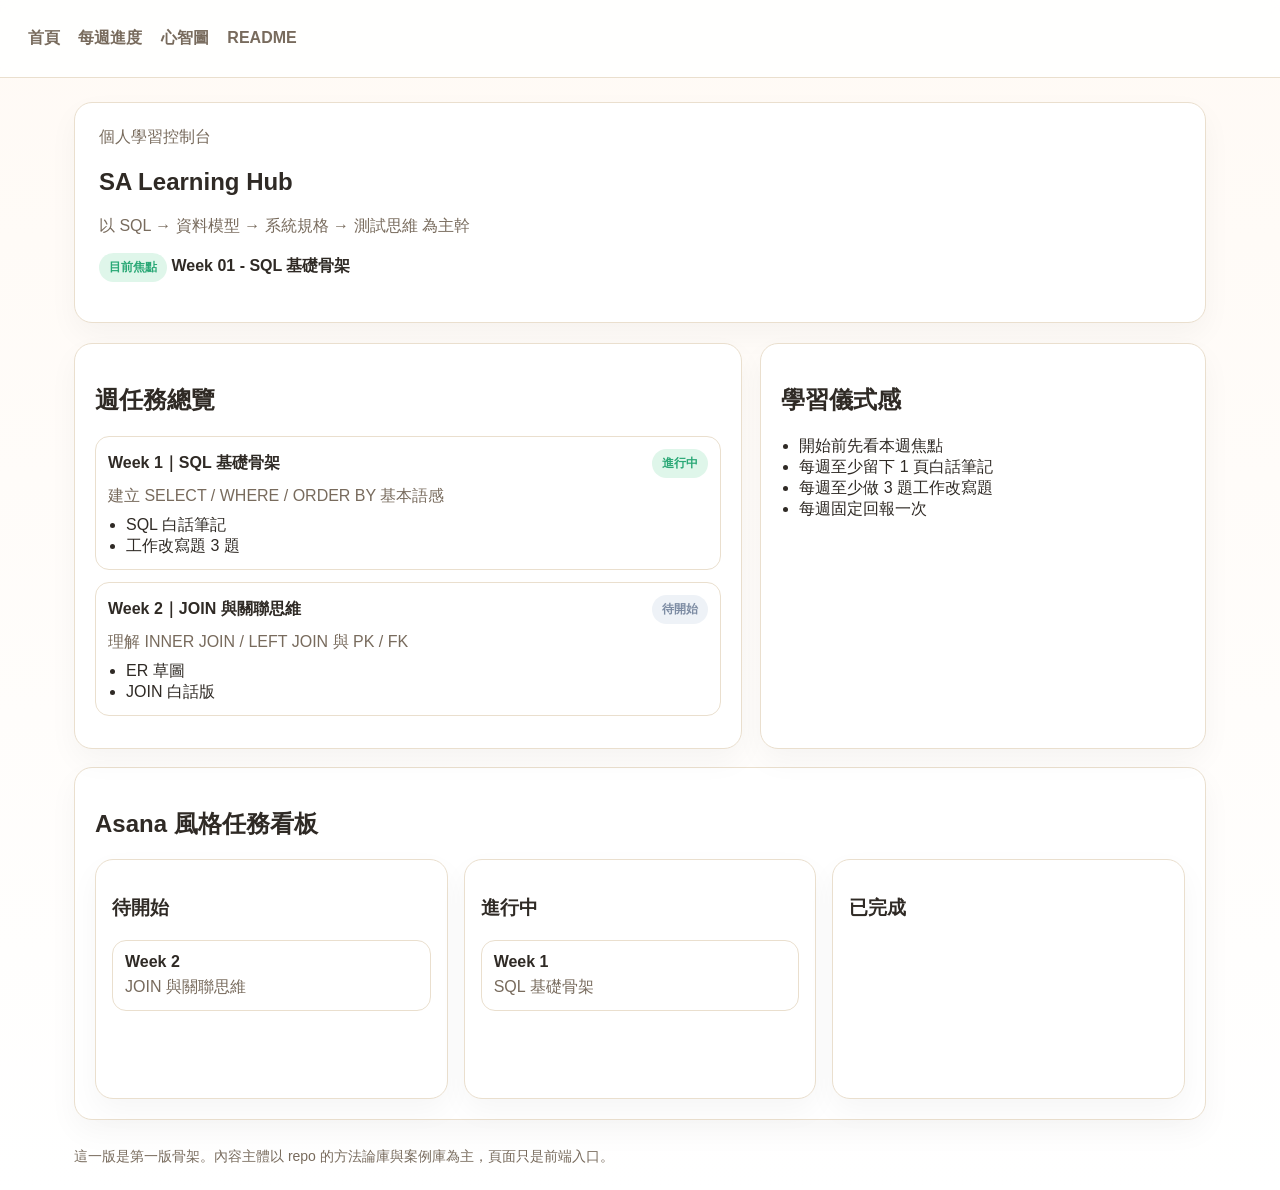
==== docs/index.html @ 865dfccf "init init" ====
<!DOCTYPE html>
<html lang="zh-Hant">
<head>
  <meta charset="UTF-8" />
  <meta name="viewport" content="width=device-width, initial-scale=1.0" />
  <title>SA Learning Hub</title>
  <link rel="stylesheet" href="./assets/css/style.css" />
</head>
<body>
  <header>
    <nav>
      <a href="./index.html">首頁</a>
      <a href="./weekly.html">每週進度</a>
      <a href="./mindmap.html">心智圖</a>
      <a href="../README.md">README</a>
    </nav>
  </header>
  <main>
    <section class="hero">
      <div class="hint">個人學習控制台</div>
      <h1 id="hero-title">SA Learning Hub</h1>
      <p id="hero-subtitle" class="hint"></p>
      <p><span class="badge doing">目前焦點</span> <strong id="hero-focus"></strong></p>
    </section>

    <div class="grid grid-2">
      <section class="panel">
        <h2>週任務總覽</h2>
        <div id="week-list"></div>
      </section>
      <section class="panel">
        <h2>學習儀式感</h2>
        <ul class="clean" id="rituals"></ul>
      </section>
    </div>

    <section class="panel" style="margin-top:18px;">
      <h2>Asana 風格任務看板</h2>
      <div class="board">
        <div class="board-col">
          <h3>待開始</h3>
          <div id="board-todo"></div>
        </div>
        <div class="board-col">
          <h3>進行中</h3>
          <div id="board-doing"></div>
        </div>
        <div class="board-col">
          <h3>已完成</h3>
          <div id="board-done"></div>
        </div>
      </div>
    </section>

    <div class="footer">這一版是第一版骨架。內容主體以 repo 的方法論庫與案例庫為主，頁面只是前端入口。</div>
  </main>
  <script src="./assets/js/app.js"></script>
</body>
</html>
---- docs/assets/css/style.css ----
:root {
  --bg: #fffaf5;
  --card: #ffffff;
  --line: #eadfce;
  --text: #2f2a25;
  --muted: #786b5d;
  --accent: #ef8f2f;
  --accent-soft: #f7d2ad;
  --ok: #2aa876;
  --warn: #f0a500;
  --todo: #7d8ca3;
}
* { box-sizing: border-box; }
body {
  margin: 0;
  font-family: -apple-system, BlinkMacSystemFont, "Segoe UI", sans-serif;
  color: var(--text);
  background: linear-gradient(180deg, #fffaf5 0%, #fff 100%);
}
header {
  padding: 28px;
  border-bottom: 1px solid var(--line);
  background: rgba(255,255,255,.85);
  position: sticky;
  top: 0;
  backdrop-filter: blur(8px);
}
nav a {
  margin-right: 14px;
  color: var(--muted);
  text-decoration: none;
  font-weight: 600;
}
main {
  max-width: 1180px;
  margin: 0 auto;
  padding: 24px;
}
.hero, .panel, .card, .board-col {
  background: var(--card);
  border: 1px solid var(--line);
  border-radius: 18px;
  box-shadow: 0 12px 30px rgba(0,0,0,.04);
}
.hero { padding: 24px; margin-bottom: 20px; }
.grid { display: grid; gap: 18px; }
.grid-2 { grid-template-columns: 1.2fr .8fr; }
.grid-3 { grid-template-columns: repeat(3,1fr); }
.panel { padding: 20px; }
.hint { color: var(--muted); }
.badge {
  display: inline-block;
  padding: 6px 10px;
  border-radius: 999px;
  font-size: 12px;
  font-weight: 700;
}
.badge.doing { background: #dff6ea; color: var(--ok); }
.badge.todo { background: #eef2f7; color: var(--todo); }
.badge.done { background: #fff3d6; color: var(--warn); }
.board { display: grid; grid-template-columns: repeat(3,1fr); gap: 16px; }
.board-col { padding: 16px; min-height: 240px; }
.task {
  border: 1px solid var(--line);
  border-radius: 14px;
  padding: 12px;
  margin-bottom: 12px;
  background: #fff;
}
ul.clean { padding-left: 18px; margin: 8px 0 0; }
.footer { margin-top: 28px; color: var(--muted); font-size: 14px; }
.codebox {
  white-space: pre-wrap;
  font-family: ui-monospace, SFMono-Regular, Menlo, monospace;
  background: #fff8ef;
  border: 1px solid var(--line);
  border-radius: 14px;
  padding: 14px;
}
@media (max-width: 900px) {
  .grid-2, .grid-3, .board { grid-template-columns: 1fr; }
}
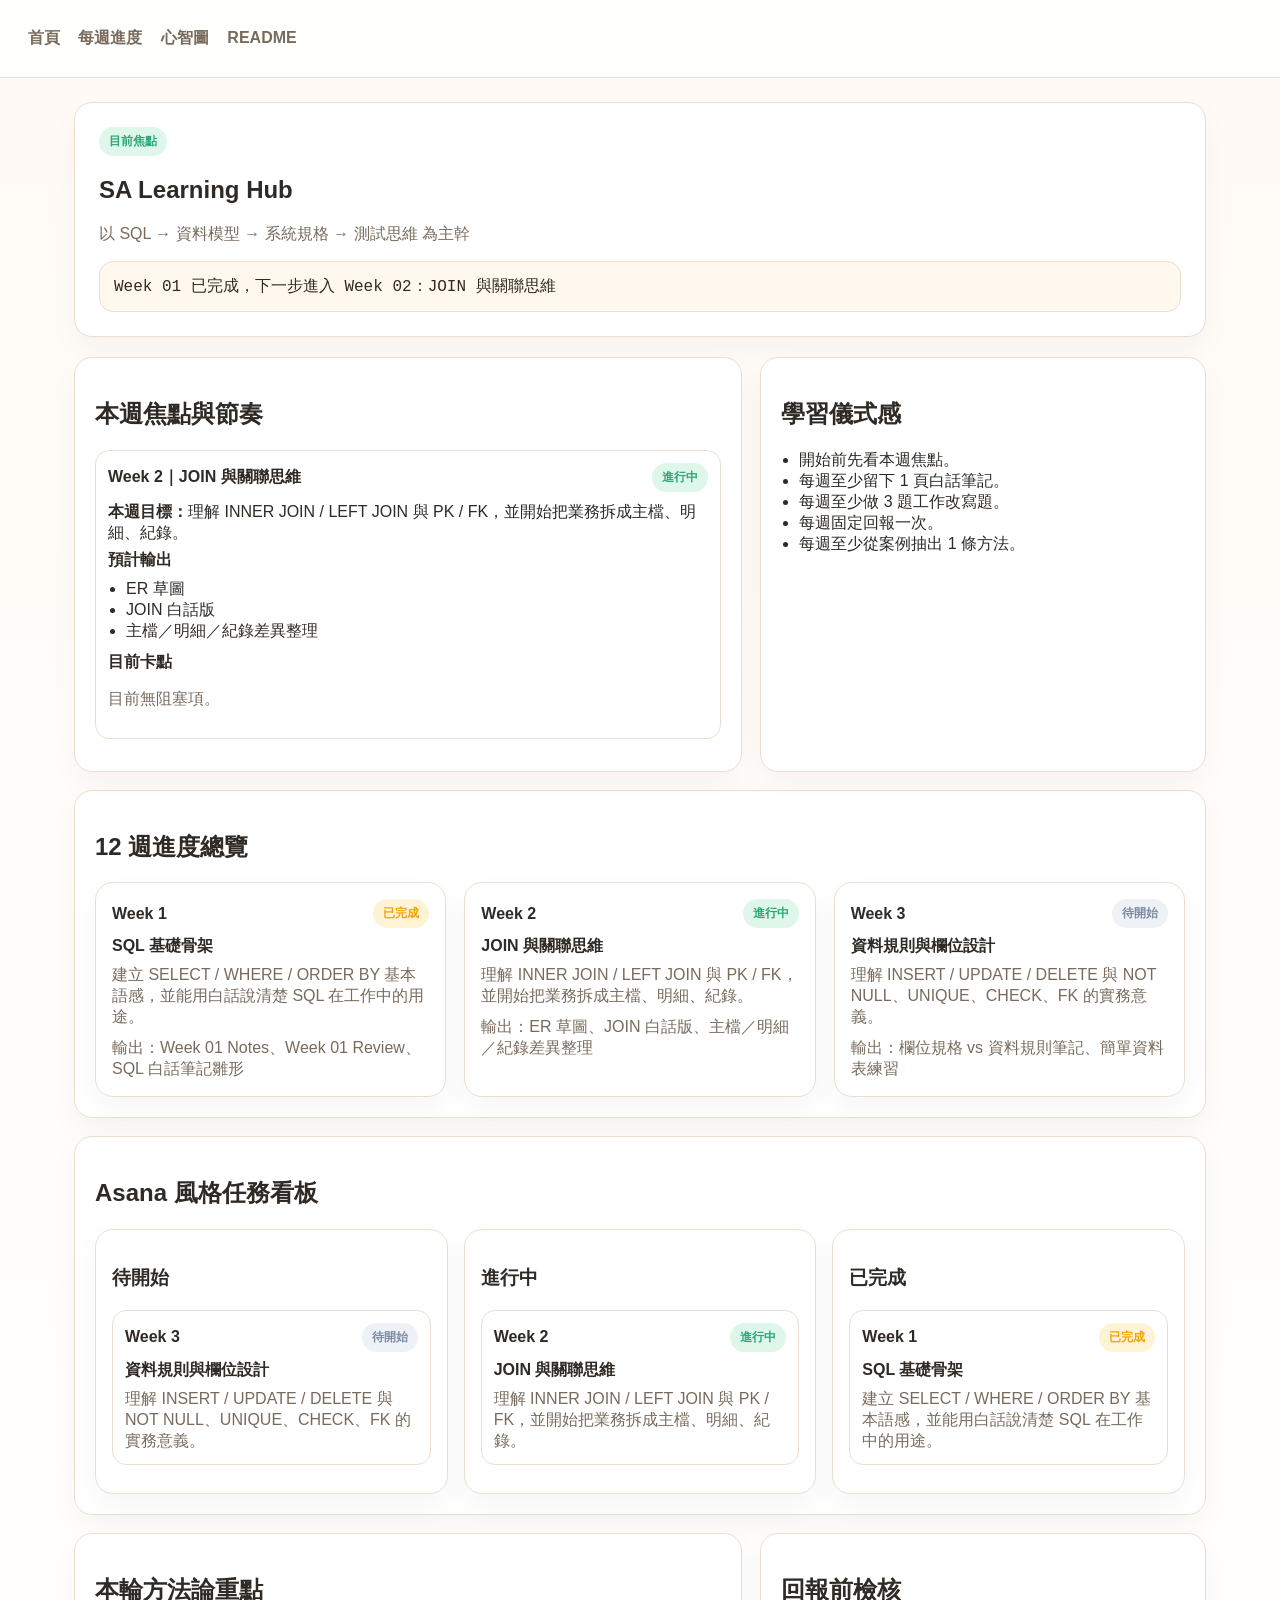
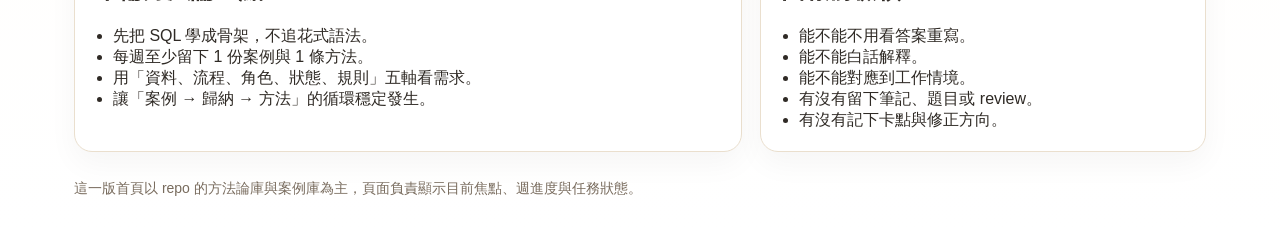
==== commit b53f935e: "init" ====
--- a/docs/index.html
+++ b/docs/index.html
@@ -15,26 +15,32 @@
       <a href="../README.md">README</a>
     </nav>
   </header>
+
   <main>
     <section class="hero">
-      <div class="hint">個人學習控制台</div>
+      <div class="badge doing" id="hero-status">目前焦點</div>
       <h1 id="hero-title">SA Learning Hub</h1>
-      <p id="hero-subtitle" class="hint"></p>
-      <p><span class="badge doing">目前焦點</span> <strong id="hero-focus"></strong></p>
+      <p class="hint" id="hero-subtitle">以 SQL → 資料模型 → 系統規格 → 測試思維 為主幹</p>
+      <div class="codebox" id="hero-focus">載入中...</div>
     </section>
 
-    <div class="grid grid-2">
-      <section class="panel">
-        <h2>週任務總覽</h2>
-        <div id="week-list"></div>
-      </section>
-      <section class="panel">
+    <section class="grid grid-2">
+      <article class="panel">
+        <h2>本週焦點與節奏</h2>
+        <div id="current-week-card"></div>
+      </article>
+      <article class="panel">
         <h2>學習儀式感</h2>
         <ul class="clean" id="rituals"></ul>
-      </section>
-    </div>
+      </article>
+    </section>
 
-    <section class="panel" style="margin-top:18px;">
+    <section class="panel" style="margin-top: 18px;">
+      <h2>12 週進度總覽</h2>
+      <div class="grid grid-3" id="week-cards"></div>
+    </section>
+
+    <section class="panel" style="margin-top: 18px;">
       <h2>Asana 風格任務看板</h2>
       <div class="board">
         <div class="board-col">
@@ -52,8 +58,31 @@
       </div>
     </section>
 
-    <div class="footer">這一版是第一版骨架。內容主體以 repo 的方法論庫與案例庫為主，頁面只是前端入口。</div>
+    <section class="grid grid-2" style="margin-top: 18px;">
+      <article class="panel">
+        <h2>本輪方法論重點</h2>
+        <ul class="clean">
+          <li>先把 SQL 學成骨架，不追花式語法。</li>
+          <li>每週至少留下 1 份案例與 1 條方法。</li>
+          <li>用「資料、流程、角色、狀態、規則」五軸看需求。</li>
+          <li>讓「案例 → 歸納 → 方法」的循環穩定發生。</li>
+        </ul>
+      </article>
+      <article class="panel">
+        <h2>回報前檢核</h2>
+        <ul class="clean">
+          <li>能不能不用看答案重寫。</li>
+          <li>能不能白話解釋。</li>
+          <li>能不能對應到工作情境。</li>
+          <li>有沒有留下筆記、題目或 review。</li>
+          <li>有沒有記下卡點與修正方向。</li>
+        </ul>
+      </article>
+    </section>
+
+    <p class="footer">這一版首頁以 repo 的方法論庫與案例庫為主，頁面負責顯示目前焦點、週進度與任務狀態。</p>
   </main>
+
   <script src="./assets/js/app.js"></script>
 </body>
 </html>
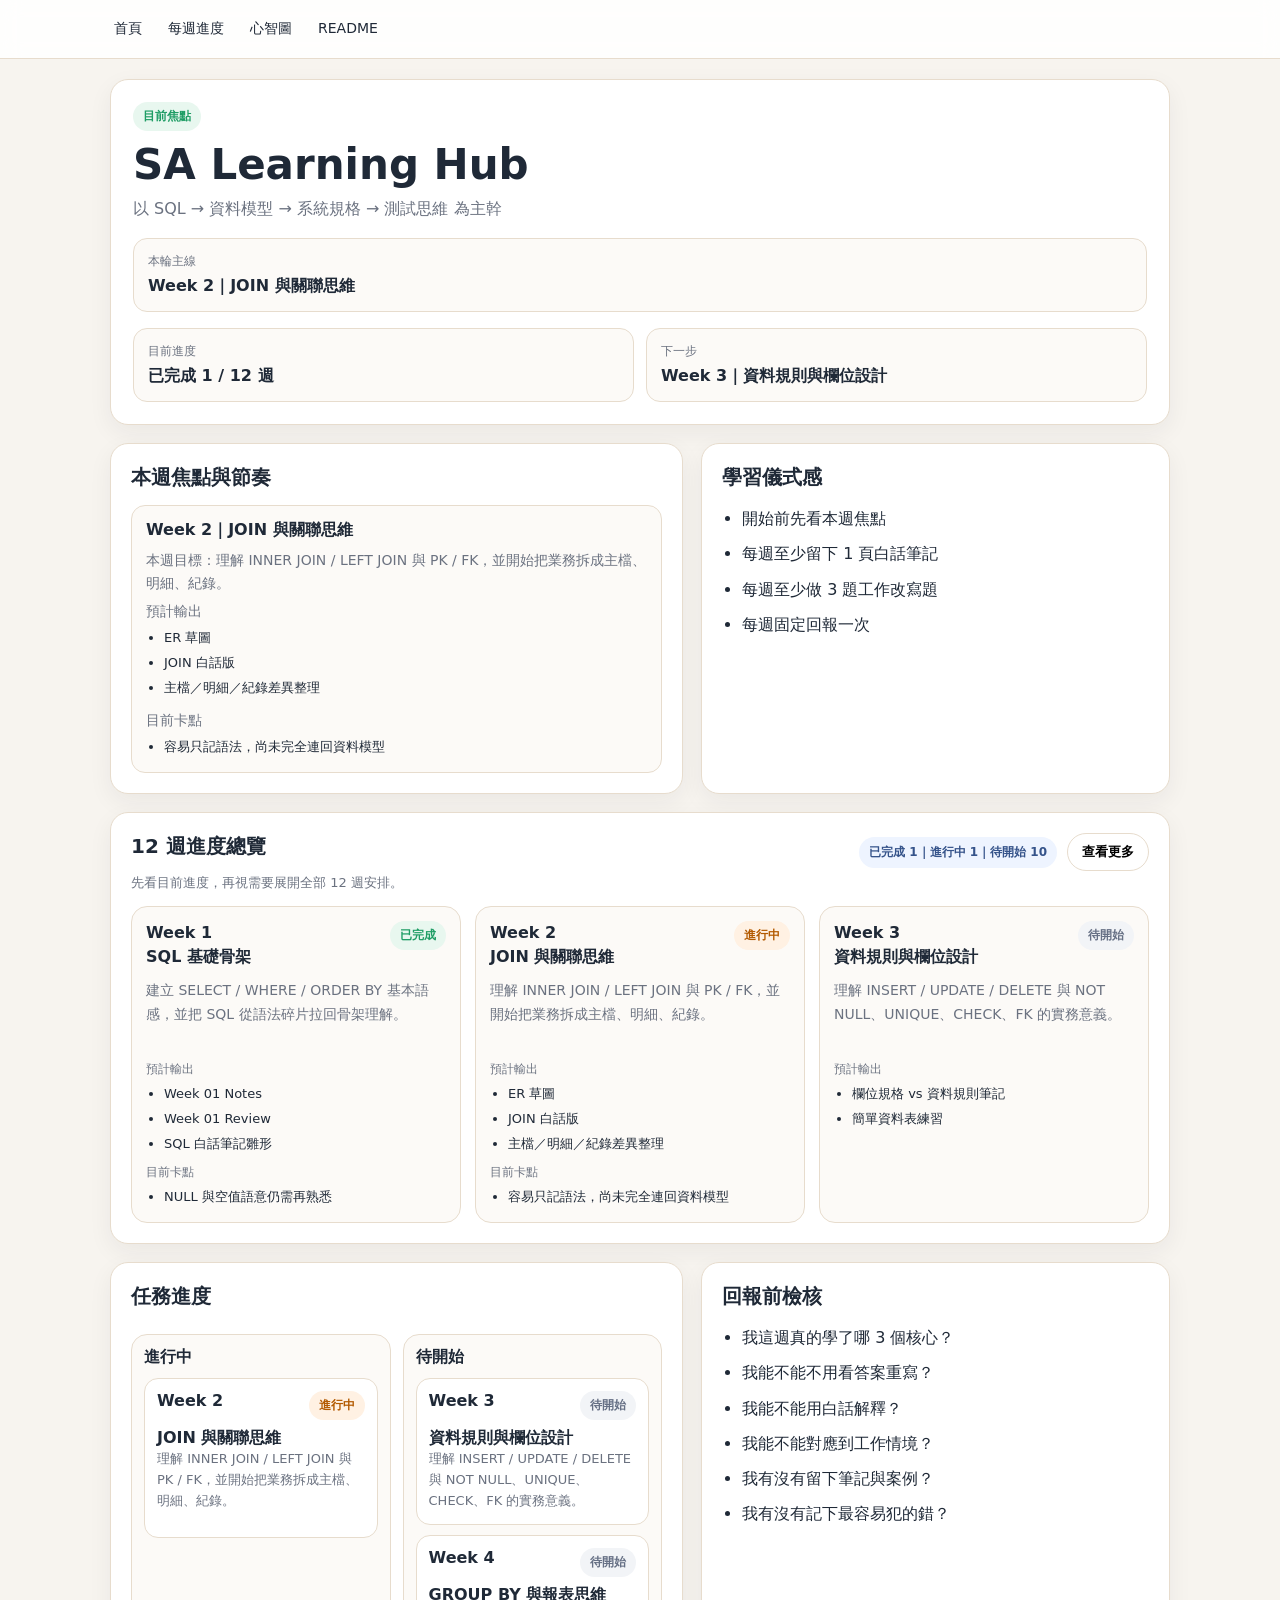
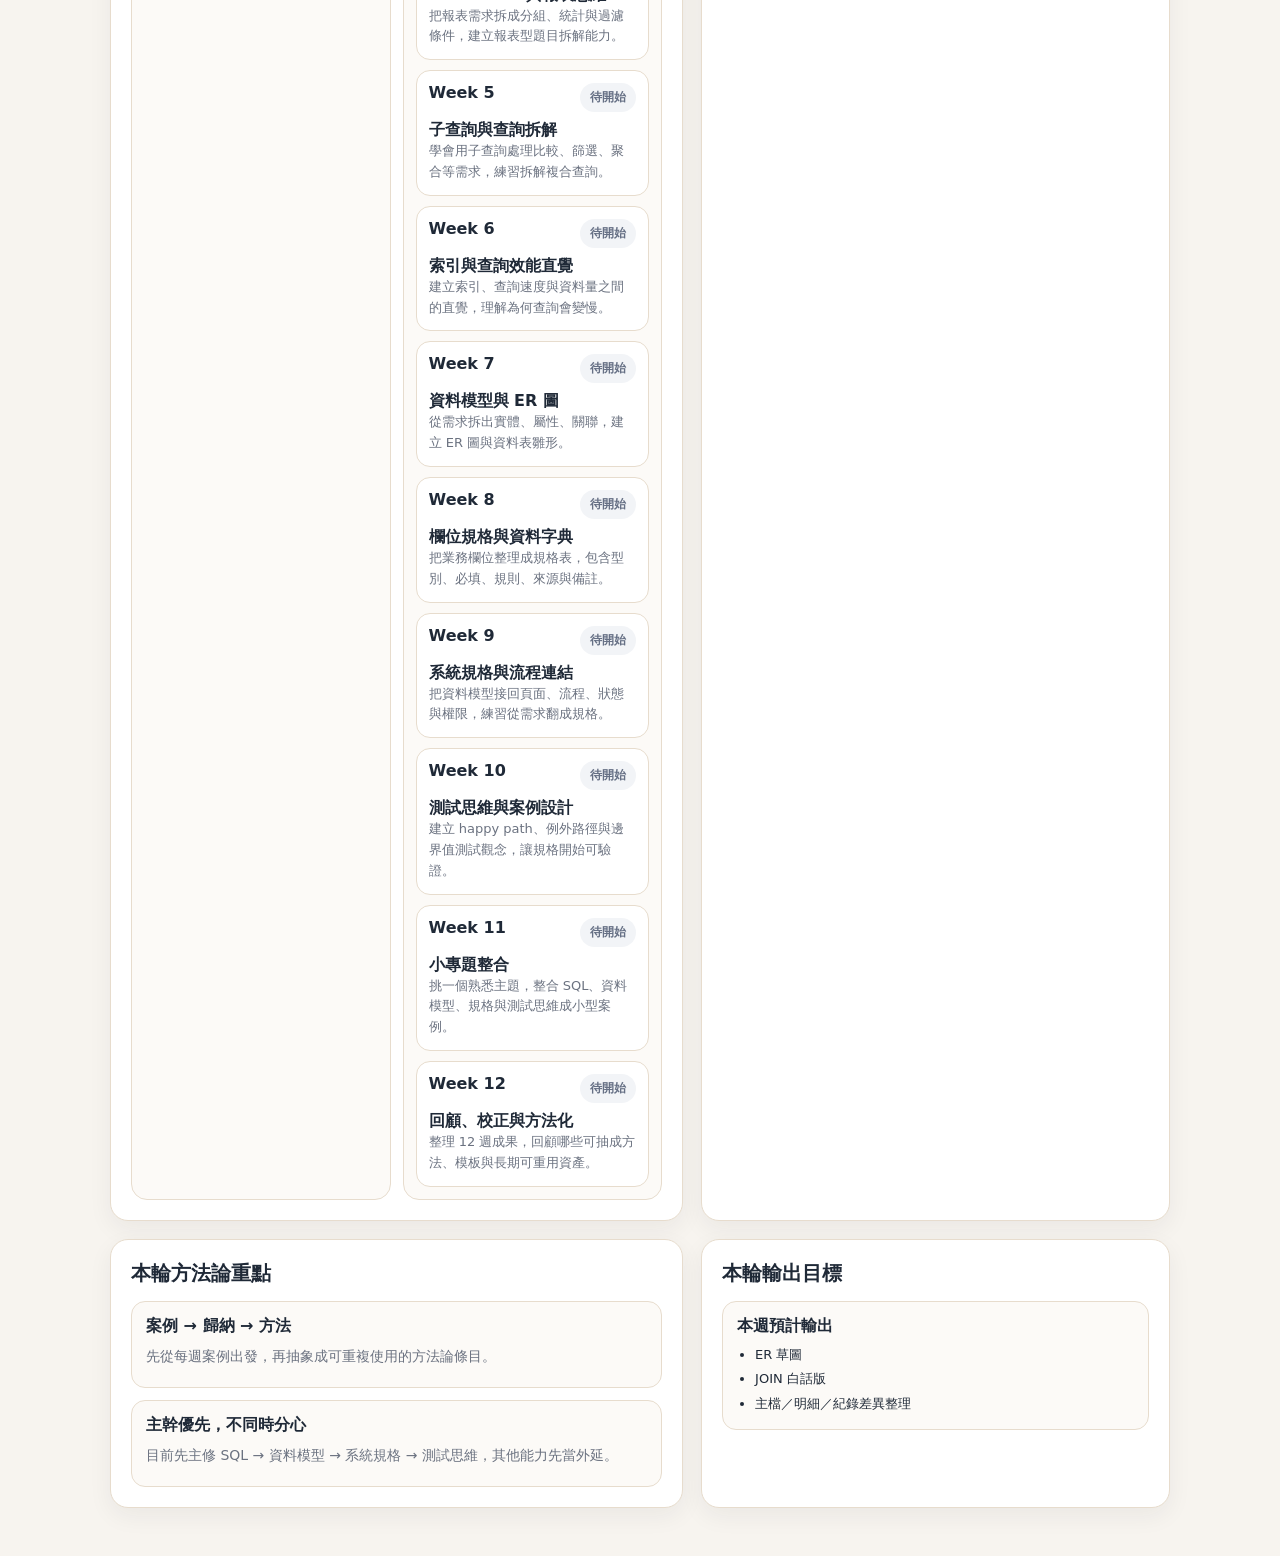
==== commit 8918d5e6: "update" ====
--- a/docs/index.html
+++ b/docs/index.html
@@ -7,8 +7,8 @@
   <link rel="stylesheet" href="./assets/css/style.css" />
 </head>
 <body>
-  <header>
-    <nav>
+  <header class="topbar">
+    <nav class="nav">
       <a href="./index.html">首頁</a>
       <a href="./weekly.html">每週進度</a>
       <a href="./mindmap.html">心智圖</a>
@@ -16,71 +16,85 @@
     </nav>
   </header>
 
-  <main>
-    <section class="hero">
-      <div class="badge doing" id="hero-status">目前焦點</div>
+  <main class="page">
+    <section class="hero card">
+      <div class="eyebrow">目前焦點</div>
       <h1 id="hero-title">SA Learning Hub</h1>
-      <p class="hint" id="hero-subtitle">以 SQL → 資料模型 → 系統規格 → 測試思維 為主幹</p>
-      <div class="codebox" id="hero-focus">載入中...</div>
-    </section>
-
-    <section class="grid grid-2">
-      <article class="panel">
-        <h2>本週焦點與節奏</h2>
-        <div id="current-week-card"></div>
-      </article>
-      <article class="panel">
-        <h2>學習儀式感</h2>
-        <ul class="clean" id="rituals"></ul>
-      </article>
-    </section>
-
-    <section class="panel" style="margin-top: 18px;">
-      <h2>12 週進度總覽</h2>
-      <div class="grid grid-3" id="week-cards"></div>
-    </section>
-
-    <section class="panel" style="margin-top: 18px;">
-      <h2>Asana 風格任務看板</h2>
-      <div class="board">
-        <div class="board-col">
-          <h3>待開始</h3>
-          <div id="board-todo"></div>
+      <p id="hero-subtitle" class="muted"></p>
+      <div class="hero-focus-wrap">
+        <span class="focus-label">本輪主線</span>
+        <div id="hero-focus" class="focus-chip"></div>
+      </div>
+      <div class="hero-meta">
+        <div class="meta-card">
+          <div class="meta-label">目前進度</div>
+          <div id="hero-progress" class="meta-value">-</div>
         </div>
-        <div class="board-col">
-          <h3>進行中</h3>
-          <div id="board-doing"></div>
-        </div>
-        <div class="board-col">
-          <h3>已完成</h3>
-          <div id="board-done"></div>
+        <div class="meta-card">
+          <div class="meta-label">下一步</div>
+          <div id="hero-next" class="meta-value">-</div>
         </div>
       </div>
     </section>
 
-    <section class="grid grid-2" style="margin-top: 18px;">
-      <article class="panel">
-        <h2>本輪方法論重點</h2>
-        <ul class="clean">
-          <li>先把 SQL 學成骨架，不追花式語法。</li>
-          <li>每週至少留下 1 份案例與 1 條方法。</li>
-          <li>用「資料、流程、角色、狀態、規則」五軸看需求。</li>
-          <li>讓「案例 → 歸納 → 方法」的循環穩定發生。</li>
-        </ul>
-      </article>
-      <article class="panel">
-        <h2>回報前檢核</h2>
-        <ul class="clean">
-          <li>能不能不用看答案重寫。</li>
-          <li>能不能白話解釋。</li>
-          <li>能不能對應到工作情境。</li>
-          <li>有沒有留下筆記、題目或 review。</li>
-          <li>有沒有記下卡點與修正方向。</li>
-        </ul>
-      </article>
+    <section class="grid two">
+      <div class="card">
+        <h2>本週焦點與節奏</h2>
+        <div id="current-week-detail" class="stack"></div>
+      </div>
+      <div class="card">
+        <h2>學習儀式感</h2>
+        <ul id="rituals" class="bullet-list"></ul>
+      </div>
     </section>
 
-    <p class="footer">這一版首頁以 repo 的方法論庫與案例庫為主，頁面負責顯示目前焦點、週進度與任務狀態。</p>
+    <section class="card">
+      <div class="section-head align-top">
+        <div>
+          <h2>12 週進度總覽</h2>
+          <p class="section-sub">先看目前進度，再視需要展開全部 12 週安排。</p>
+        </div>
+        <div class="section-actions">
+          <span id="weeks-summary" class="summary-chip"></span>
+          <button id="toggle-weeks" class="ghost-btn" type="button">查看更多</button>
+        </div>
+      </div>
+      <div id="week-cards" class="week-grid"></div>
+    </section>
+
+    <section class="grid two board-section">
+      <div class="card board-card">
+        <div class="section-head simple">
+          <h2>任務進度</h2>
+        </div>
+        <div class="board two-col">
+          <div class="column">
+            <div class="column-title">進行中</div>
+            <div id="board-doing" class="column-body"></div>
+          </div>
+          <div class="column">
+            <div class="column-title">待開始</div>
+            <div id="board-todo" class="column-body"></div>
+          </div>
+        </div>
+      </div>
+
+      <div class="card">
+        <h2>回報前檢核</h2>
+        <ul class="bullet-list" id="checklist"></ul>
+      </div>
+    </section>
+
+    <section class="grid two">
+      <div class="card">
+        <h2>本輪方法論重點</h2>
+        <div id="method-highlights" class="stack"></div>
+      </div>
+      <div class="card">
+        <h2>本輪輸出目標</h2>
+        <div id="current-output-goals" class="stack"></div>
+      </div>
+    </section>
   </main>
 
   <script src="./assets/js/app.js"></script>
--- a/docs/assets/css/style.css
+++ b/docs/assets/css/style.css
@@ -1,82 +1,81 @@
-:root {
-  --bg: #fffaf5;
-  --card: #ffffff;
-  --line: #eadfce;
-  --text: #2f2a25;
-  --muted: #786b5d;
-  --accent: #ef8f2f;
-  --accent-soft: #f7d2ad;
-  --ok: #2aa876;
-  --warn: #f0a500;
-  --todo: #7d8ca3;
+
+:root{
+  --bg:#f7f4ef;
+  --surface:#ffffff;
+  --surface-soft:#fcfaf7;
+  --line:#e7dccd;
+  --text:#1f2937;
+  --muted:#6b7280;
+  --accent:#ef8f2f;
+  --accent-soft:#fff1e3;
+  --green:#1f9d65;
+  --green-soft:#e8f7ef;
+  --blue:#35538a;
+  --blue-soft:#eef4ff;
+  --gray-soft:#f2f4f7;
+  --shadow:0 8px 24px rgba(31,41,55,.06);
+  --radius:18px;
 }
-* { box-sizing: border-box; }
-body {
-  margin: 0;
-  font-family: -apple-system, BlinkMacSystemFont, "Segoe UI", sans-serif;
-  color: var(--text);
-  background: linear-gradient(180deg, #fffaf5 0%, #fff 100%);
+*{box-sizing:border-box}
+html,body{margin:0;padding:0;font-family:system-ui,-apple-system,BlinkMacSystemFont,"Segoe UI","Noto Sans TC",sans-serif;color:var(--text);background:var(--bg)}
+a{color:inherit;text-decoration:none}
+.topbar{position:sticky;top:0;background:rgba(255,255,255,.88);backdrop-filter:blur(10px);border-bottom:1px solid var(--line);z-index:10}
+.nav{max-width:1100px;margin:0 auto;padding:14px 20px;display:flex;gap:18px;font-size:14px}
+.nav a{padding:6px 4px;border-radius:8px}
+.nav a:hover{background:var(--accent-soft)}
+.page{max-width:1100px;margin:20px auto 48px;padding:0 20px;display:grid;gap:18px}
+.card{background:var(--surface);border:1px solid var(--line);border-radius:var(--radius);padding:20px;box-shadow:var(--shadow)}
+.hero{padding:22px}
+.eyebrow{display:inline-block;font-size:12px;font-weight:700;color:var(--green);background:var(--green-soft);padding:6px 10px;border-radius:999px;margin-bottom:10px}
+h1{font-size:42px;line-height:1.15;margin:0 0 10px}
+.page-title{font-size:32px}
+h2{font-size:20px;margin:0 0 14px}
+.muted{color:var(--muted);margin:0}
+.hero-focus-wrap{margin-top:18px;border:1px solid var(--line);background:var(--surface-soft);padding:14px;border-radius:14px}
+.focus-label{display:block;font-size:12px;color:var(--muted);margin-bottom:6px}
+.focus-chip{font-weight:700}
+.hero-meta{display:grid;grid-template-columns:repeat(2,minmax(0,1fr));gap:12px;margin-top:16px}
+.meta-card{background:var(--surface-soft);border:1px solid var(--line);border-radius:14px;padding:14px}
+.meta-label{font-size:12px;color:var(--muted);margin-bottom:6px}
+.meta-value{font-size:16px;font-weight:700}
+.grid.two{display:grid;grid-template-columns:1.1fr .9fr;gap:18px}
+.stack{display:grid;gap:12px}
+.detail-box,.method-box,.output-box{border:1px solid var(--line);background:var(--surface-soft);border-radius:14px;padding:14px}
+.detail-title{font-weight:800;margin-bottom:8px}
+.detail-row{font-size:14px;color:var(--muted);margin-bottom:6px;line-height:1.6}
+.bullet-list{margin:0;padding-left:20px;display:grid;gap:8px;line-height:1.7}
+.section-head{display:flex;justify-content:space-between;align-items:center;gap:16px;margin-bottom:14px}
+.section-head.align-top{align-items:flex-start}
+.section-head.simple{margin-bottom:10px}
+.section-sub{font-size:13px;color:var(--muted);margin:6px 0 0}
+.section-actions{display:flex;align-items:center;gap:10px;flex-wrap:wrap}
+.summary-chip{font-size:12px;font-weight:700;background:var(--blue-soft);padding:7px 10px;border-radius:999px;color:var(--blue)}
+.ghost-btn{border:1px solid var(--line);background:#fff;padding:9px 14px;border-radius:999px;cursor:pointer;font-weight:700}
+.ghost-btn:hover{background:var(--accent-soft)}
+.week-grid{display:grid;grid-template-columns:repeat(3,minmax(0,1fr));gap:14px}
+.week-card{border:1px solid var(--line);border-radius:16px;padding:14px;background:var(--surface-soft)}
+.week-top{display:flex;justify-content:space-between;align-items:flex-start;gap:8px;margin-bottom:10px}
+.week-name{font-weight:800;line-height:1.5}
+.badge{font-size:12px;padding:6px 10px;border-radius:999px;font-weight:700;white-space:nowrap}
+.badge.todo{background:var(--gray-soft);color:#667085}
+.badge.doing{background:#fff1e3;color:#b35a00}
+.badge.done{background:var(--green-soft);color:var(--green)}
+.week-goal{font-size:14px;color:var(--muted);margin-bottom:10px;line-height:1.7;min-height:72px}
+.week-section-title{font-size:12px;color:var(--muted);margin-bottom:6px}
+.mini-list{margin:0;padding-left:18px;display:grid;gap:4px;font-size:13px;line-height:1.6}
+.board.two-col{display:grid;grid-template-columns:repeat(2,minmax(0,1fr));gap:12px}
+.column{background:var(--surface-soft);border:1px solid var(--line);border-radius:16px;padding:12px}
+.column-title{font-weight:800;margin-bottom:10px}
+.column-body{display:grid;gap:10px;min-height:160px}
+.task{border:1px solid var(--line);border-radius:14px;padding:12px;background:#fff}
+.task-head{display:flex;justify-content:space-between;gap:8px;align-items:flex-start;margin-bottom:8px}
+.task-title{font-weight:800}
+.task-sub{font-size:13px;color:var(--muted);line-height:1.6}
+.empty-state{font-size:13px;color:var(--muted);padding:10px;border:1px dashed var(--line);border-radius:12px;background:#fff}
+.mindmap-box{line-height:1.8}
+@media (max-width: 900px){
+  .grid.two,.week-grid,.board.two-col,.hero-meta{grid-template-columns:1fr}
+  .section-head,.section-actions{align-items:flex-start}
+  h1{font-size:32px}
+  .page-title{font-size:28px}
 }
-header {
-  padding: 28px;
-  border-bottom: 1px solid var(--line);
-  background: rgba(255,255,255,.85);
-  position: sticky;
-  top: 0;
-  backdrop-filter: blur(8px);
-}
-nav a {
-  margin-right: 14px;
-  color: var(--muted);
-  text-decoration: none;
-  font-weight: 600;
-}
-main {
-  max-width: 1180px;
-  margin: 0 auto;
-  padding: 24px;
-}
-.hero, .panel, .card, .board-col {
-  background: var(--card);
-  border: 1px solid var(--line);
-  border-radius: 18px;
-  box-shadow: 0 12px 30px rgba(0,0,0,.04);
-}
-.hero { padding: 24px; margin-bottom: 20px; }
-.grid { display: grid; gap: 18px; }
-.grid-2 { grid-template-columns: 1.2fr .8fr; }
-.grid-3 { grid-template-columns: repeat(3,1fr); }
-.panel { padding: 20px; }
-.hint { color: var(--muted); }
-.badge {
-  display: inline-block;
-  padding: 6px 10px;
-  border-radius: 999px;
-  font-size: 12px;
-  font-weight: 700;
-}
-.badge.doing { background: #dff6ea; color: var(--ok); }
-.badge.todo { background: #eef2f7; color: var(--todo); }
-.badge.done { background: #fff3d6; color: var(--warn); }
-.board { display: grid; grid-template-columns: repeat(3,1fr); gap: 16px; }
-.board-col { padding: 16px; min-height: 240px; }
-.task {
-  border: 1px solid var(--line);
-  border-radius: 14px;
-  padding: 12px;
-  margin-bottom: 12px;
-  background: #fff;
-}
-ul.clean { padding-left: 18px; margin: 8px 0 0; }
-.footer { margin-top: 28px; color: var(--muted); font-size: 14px; }
-.codebox {
-  white-space: pre-wrap;
-  font-family: ui-monospace, SFMono-Regular, Menlo, monospace;
-  background: #fff8ef;
-  border: 1px solid var(--line);
-  border-radius: 14px;
-  padding: 14px;
-}
-@media (max-width: 900px) {
-  .grid-2, .grid-3, .board { grid-template-columns: 1fr; }
-}
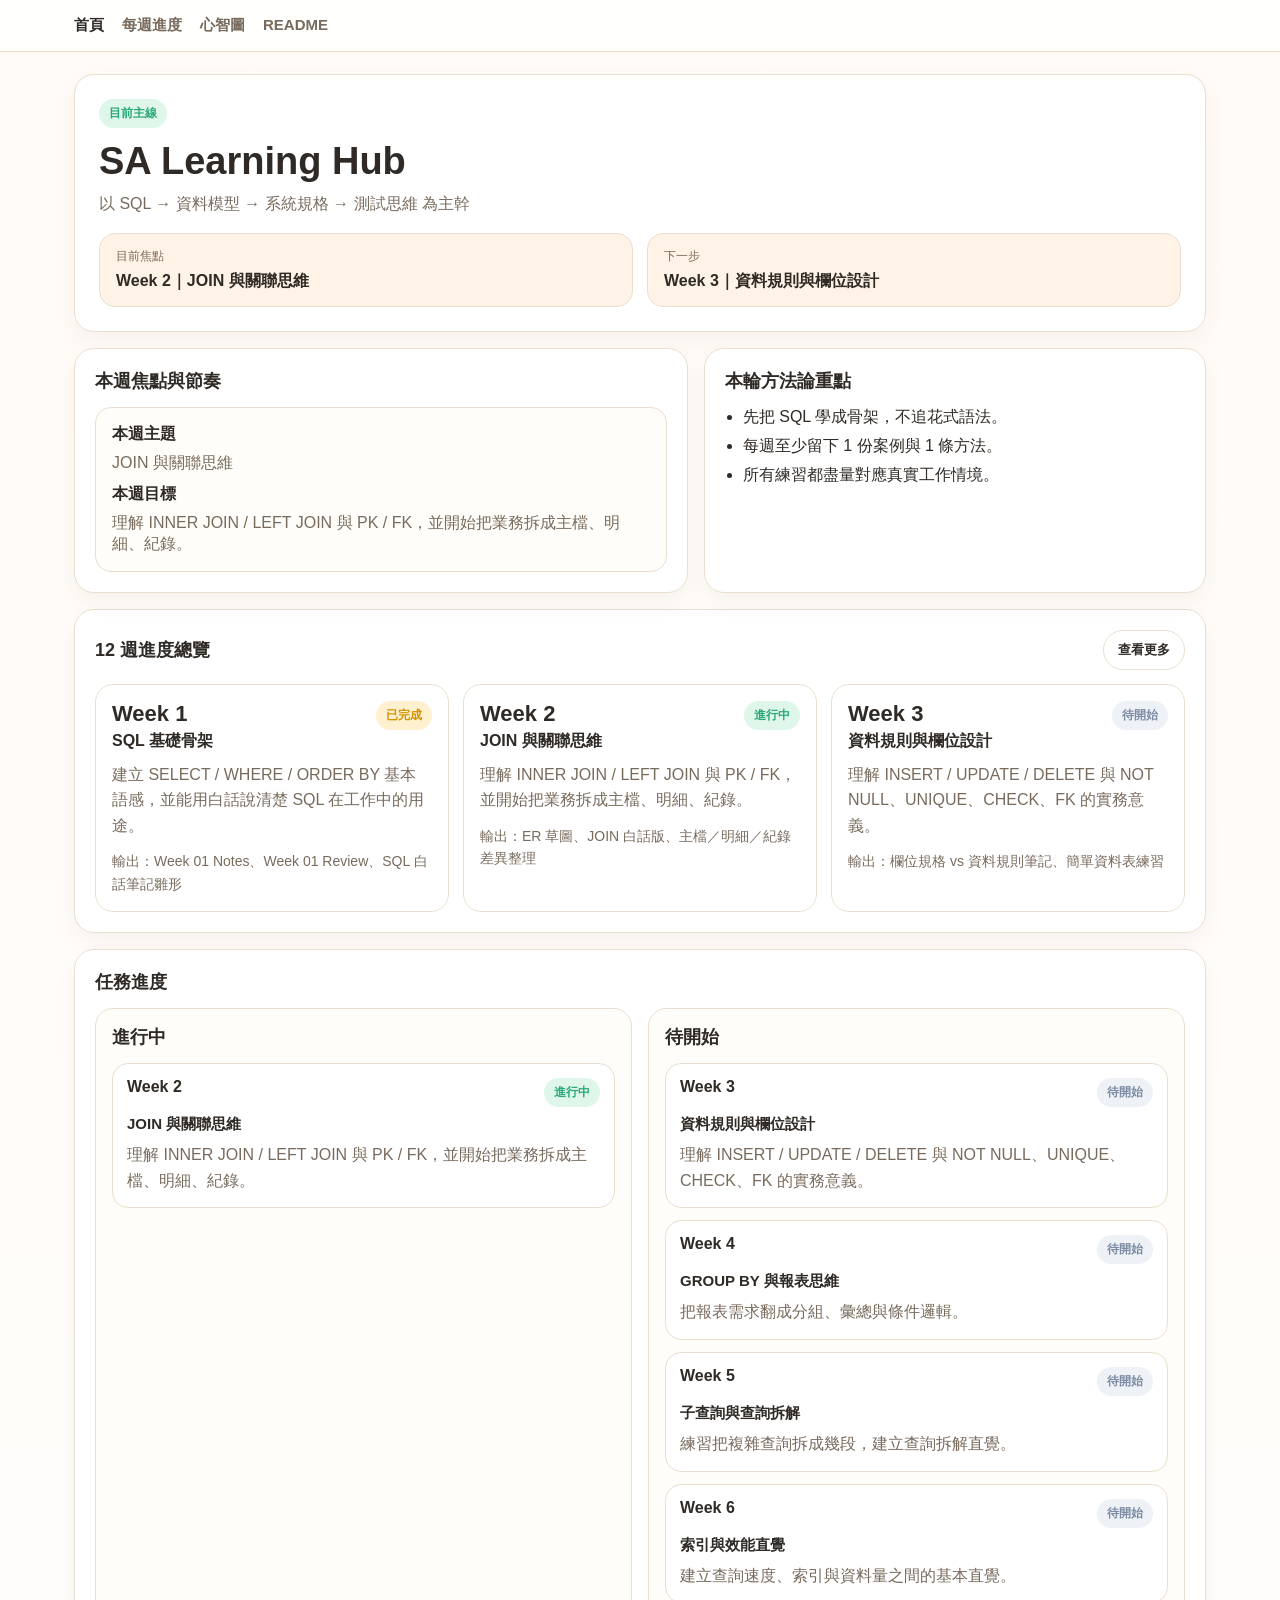
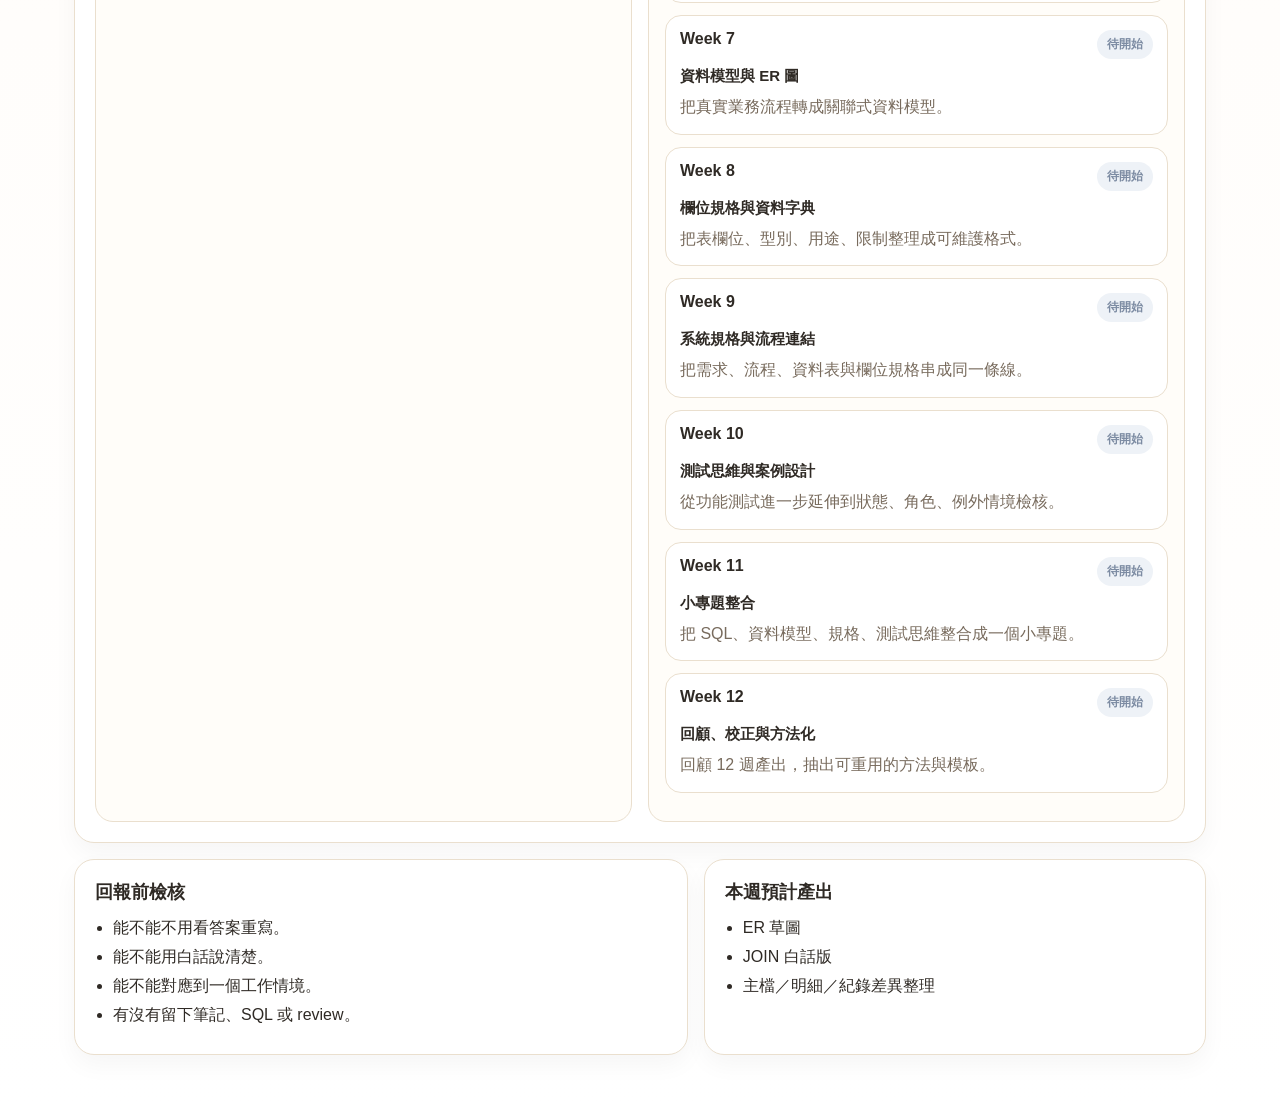
==== commit ac131d9f: "update" ====
--- a/docs/index.html
+++ b/docs/index.html
@@ -1,4 +1,4 @@
-<!DOCTYPE html>
+<!doctype html>
 <html lang="zh-Hant">
 <head>
   <meta charset="UTF-8" />
@@ -6,93 +6,84 @@
   <title>SA Learning Hub</title>
   <link rel="stylesheet" href="./assets/css/style.css" />
 </head>
-<body>
-  <header class="topbar">
+<body data-page="home">
+  <header class="site-header">
     <nav class="nav">
-      <a href="./index.html">首頁</a>
+      <a href="./index.html" class="active">首頁</a>
       <a href="./weekly.html">每週進度</a>
       <a href="./mindmap.html">心智圖</a>
       <a href="../README.md">README</a>
     </nav>
   </header>
 
-  <main class="page">
+  <main class="container">
     <section class="hero card">
-      <div class="eyebrow">目前焦點</div>
+      <div class="eyebrow">目前主線</div>
       <h1 id="hero-title">SA Learning Hub</h1>
       <p id="hero-subtitle" class="muted"></p>
-      <div class="hero-focus-wrap">
-        <span class="focus-label">本輪主線</span>
-        <div id="hero-focus" class="focus-chip"></div>
-      </div>
       <div class="hero-meta">
-        <div class="meta-card">
-          <div class="meta-label">目前進度</div>
-          <div id="hero-progress" class="meta-value">-</div>
+        <div class="hero-chip">
+          <span class="chip-label">目前焦點</span>
+          <strong id="hero-focus"></strong>
         </div>
-        <div class="meta-card">
-          <div class="meta-label">下一步</div>
-          <div id="hero-next" class="meta-value">-</div>
+        <div class="hero-chip">
+          <span class="chip-label">下一步</span>
+          <strong id="hero-next"></strong>
         </div>
       </div>
     </section>
 
-    <section class="grid two">
+    <section class="grid grid-2">
       <div class="card">
-        <h2>本週焦點與節奏</h2>
-        <div id="current-week-detail" class="stack"></div>
+        <div class="section-head">
+          <h2>本週焦點與節奏</h2>
+        </div>
+        <div id="current-week-panel" class="focus-box"></div>
       </div>
       <div class="card">
-        <h2>學習儀式感</h2>
-        <ul id="rituals" class="bullet-list"></ul>
+        <div class="section-head">
+          <h2>本輪方法論重點</h2>
+        </div>
+        <ul id="method-highlights" class="clean-list"></ul>
       </div>
     </section>
 
     <section class="card">
-      <div class="section-head align-top">
-        <div>
-          <h2>12 週進度總覽</h2>
-          <p class="section-sub">先看目前進度，再視需要展開全部 12 週安排。</p>
-        </div>
-        <div class="section-actions">
-          <span id="weeks-summary" class="summary-chip"></span>
-          <button id="toggle-weeks" class="ghost-btn" type="button">查看更多</button>
-        </div>
+      <div class="section-head">
+        <h2>12 週進度總覽</h2>
+        <button id="toggle-weeks" class="ghost-btn" type="button">查看更多</button>
       </div>
-      <div id="week-cards" class="week-grid"></div>
+      <div id="weeks-grid" class="weeks-grid"></div>
     </section>
 
-    <section class="grid two board-section">
-      <div class="card board-card">
-        <div class="section-head simple">
-          <h2>任務進度</h2>
+    <section class="card">
+      <div class="section-head">
+        <h2>任務進度</h2>
+      </div>
+      <div class="task-board task-board-2">
+        <div class="board-col">
+          <div class="board-title">進行中</div>
+          <div id="board-doing"></div>
         </div>
-        <div class="board two-col">
-          <div class="column">
-            <div class="column-title">進行中</div>
-            <div id="board-doing" class="column-body"></div>
-          </div>
-          <div class="column">
-            <div class="column-title">待開始</div>
-            <div id="board-todo" class="column-body"></div>
-          </div>
+        <div class="board-col">
+          <div class="board-title">待開始</div>
+          <div id="board-todo"></div>
         </div>
-      </div>
-
-      <div class="card">
-        <h2>回報前檢核</h2>
-        <ul class="bullet-list" id="checklist"></ul>
       </div>
     </section>
 
-    <section class="grid two">
+    <section class="grid grid-2">
       <div class="card">
-        <h2>本輪方法論重點</h2>
-        <div id="method-highlights" class="stack"></div>
+        <div class="section-head">
+          <h2>回報前檢核</h2>
+        </div>
+        <ul id="report-checklist" class="clean-list"></ul>
       </div>
       <div class="card">
-        <h2>本輪輸出目標</h2>
-        <div id="current-output-goals" class="stack"></div>
+        <div class="section-head">
+          <h2>本週預計產出</h2>
+        </div>
+        <ul id="current-outputs" class="clean-list"></ul>
       </div>
     </section>
   </main>
--- a/docs/assets/css/style.css
+++ b/docs/assets/css/style.css
@@ -1,81 +1,236 @@
 
 :root{
-  --bg:#f7f4ef;
-  --surface:#ffffff;
-  --surface-soft:#fcfaf7;
-  --line:#e7dccd;
-  --text:#1f2937;
-  --muted:#6b7280;
+  --bg:#fffaf5;
+  --card:#ffffff;
+  --line:#eadfce;
+  --text:#2f2a25;
+  --muted:#786b5d;
   --accent:#ef8f2f;
-  --accent-soft:#fff1e3;
-  --green:#1f9d65;
-  --green-soft:#e8f7ef;
-  --blue:#35538a;
-  --blue-soft:#eef4ff;
-  --gray-soft:#f2f4f7;
-  --shadow:0 8px 24px rgba(31,41,55,.06);
-  --radius:18px;
+  --accent-soft:#fff2e6;
+  --green:#2aa876;
+  --green-bg:#dff6ea;
+  --yellow:#d59200;
+  --yellow-bg:#fff1cf;
+  --gray:#7d8ca3;
+  --gray-bg:#eef2f7;
 }
 *{box-sizing:border-box}
-html,body{margin:0;padding:0;font-family:system-ui,-apple-system,BlinkMacSystemFont,"Segoe UI","Noto Sans TC",sans-serif;color:var(--text);background:var(--bg)}
-a{color:inherit;text-decoration:none}
-.topbar{position:sticky;top:0;background:rgba(255,255,255,.88);backdrop-filter:blur(10px);border-bottom:1px solid var(--line);z-index:10}
-.nav{max-width:1100px;margin:0 auto;padding:14px 20px;display:flex;gap:18px;font-size:14px}
-.nav a{padding:6px 4px;border-radius:8px}
-.nav a:hover{background:var(--accent-soft)}
-.page{max-width:1100px;margin:20px auto 48px;padding:0 20px;display:grid;gap:18px}
-.card{background:var(--surface);border:1px solid var(--line);border-radius:var(--radius);padding:20px;box-shadow:var(--shadow)}
-.hero{padding:22px}
-.eyebrow{display:inline-block;font-size:12px;font-weight:700;color:var(--green);background:var(--green-soft);padding:6px 10px;border-radius:999px;margin-bottom:10px}
-h1{font-size:42px;line-height:1.15;margin:0 0 10px}
-.page-title{font-size:32px}
-h2{font-size:20px;margin:0 0 14px}
-.muted{color:var(--muted);margin:0}
-.hero-focus-wrap{margin-top:18px;border:1px solid var(--line);background:var(--surface-soft);padding:14px;border-radius:14px}
-.focus-label{display:block;font-size:12px;color:var(--muted);margin-bottom:6px}
-.focus-chip{font-weight:700}
-.hero-meta{display:grid;grid-template-columns:repeat(2,minmax(0,1fr));gap:12px;margin-top:16px}
-.meta-card{background:var(--surface-soft);border:1px solid var(--line);border-radius:14px;padding:14px}
-.meta-label{font-size:12px;color:var(--muted);margin-bottom:6px}
-.meta-value{font-size:16px;font-weight:700}
-.grid.two{display:grid;grid-template-columns:1.1fr .9fr;gap:18px}
-.stack{display:grid;gap:12px}
-.detail-box,.method-box,.output-box{border:1px solid var(--line);background:var(--surface-soft);border-radius:14px;padding:14px}
-.detail-title{font-weight:800;margin-bottom:8px}
-.detail-row{font-size:14px;color:var(--muted);margin-bottom:6px;line-height:1.6}
-.bullet-list{margin:0;padding-left:20px;display:grid;gap:8px;line-height:1.7}
-.section-head{display:flex;justify-content:space-between;align-items:center;gap:16px;margin-bottom:14px}
-.section-head.align-top{align-items:flex-start}
-.section-head.simple{margin-bottom:10px}
-.section-sub{font-size:13px;color:var(--muted);margin:6px 0 0}
-.section-actions{display:flex;align-items:center;gap:10px;flex-wrap:wrap}
-.summary-chip{font-size:12px;font-weight:700;background:var(--blue-soft);padding:7px 10px;border-radius:999px;color:var(--blue)}
-.ghost-btn{border:1px solid var(--line);background:#fff;padding:9px 14px;border-radius:999px;cursor:pointer;font-weight:700}
-.ghost-btn:hover{background:var(--accent-soft)}
-.week-grid{display:grid;grid-template-columns:repeat(3,minmax(0,1fr));gap:14px}
-.week-card{border:1px solid var(--line);border-radius:16px;padding:14px;background:var(--surface-soft)}
-.week-top{display:flex;justify-content:space-between;align-items:flex-start;gap:8px;margin-bottom:10px}
-.week-name{font-weight:800;line-height:1.5}
-.badge{font-size:12px;padding:6px 10px;border-radius:999px;font-weight:700;white-space:nowrap}
-.badge.todo{background:var(--gray-soft);color:#667085}
-.badge.doing{background:#fff1e3;color:#b35a00}
-.badge.done{background:var(--green-soft);color:var(--green)}
-.week-goal{font-size:14px;color:var(--muted);margin-bottom:10px;line-height:1.7;min-height:72px}
-.week-section-title{font-size:12px;color:var(--muted);margin-bottom:6px}
-.mini-list{margin:0;padding-left:18px;display:grid;gap:4px;font-size:13px;line-height:1.6}
-.board.two-col{display:grid;grid-template-columns:repeat(2,minmax(0,1fr));gap:12px}
-.column{background:var(--surface-soft);border:1px solid var(--line);border-radius:16px;padding:12px}
-.column-title{font-weight:800;margin-bottom:10px}
-.column-body{display:grid;gap:10px;min-height:160px}
-.task{border:1px solid var(--line);border-radius:14px;padding:12px;background:#fff}
-.task-head{display:flex;justify-content:space-between;gap:8px;align-items:flex-start;margin-bottom:8px}
-.task-title{font-weight:800}
-.task-sub{font-size:13px;color:var(--muted);line-height:1.6}
-.empty-state{font-size:13px;color:var(--muted);padding:10px;border:1px dashed var(--line);border-radius:12px;background:#fff}
-.mindmap-box{line-height:1.8}
-@media (max-width: 900px){
-  .grid.two,.week-grid,.board.two-col,.hero-meta{grid-template-columns:1fr}
-  .section-head,.section-actions{align-items:flex-start}
-  h1{font-size:32px}
-  .page-title{font-size:28px}
-}
+body{
+  margin:0;
+  font-family:-apple-system,BlinkMacSystemFont,"Segoe UI","Noto Sans TC",sans-serif;
+  color:var(--text);
+  background:linear-gradient(180deg,#fffaf5 0%, #ffffff 100%);
+}
+.site-header{
+  position:sticky;
+  top:0;
+  z-index:10;
+  background:rgba(255,255,255,.9);
+  backdrop-filter:blur(8px);
+  border-bottom:1px solid var(--line);
+}
+.nav{
+  max-width:1180px;
+  margin:0 auto;
+  padding:16px 24px;
+  display:flex;
+  gap:18px;
+}
+.nav a{
+  color:var(--muted);
+  text-decoration:none;
+  font-weight:600;
+  font-size:15px;
+}
+.nav a.active{color:var(--text)}
+.container{
+  max-width:1180px;
+  margin:0 auto;
+  padding:22px 24px 40px;
+}
+.card{
+  background:var(--card);
+  border:1px solid var(--line);
+  border-radius:20px;
+  padding:20px;
+  box-shadow:0 10px 24px rgba(0,0,0,.04);
+  margin-bottom:16px;
+}
+.hero{padding:24px}
+.eyebrow{
+  display:inline-block;
+  padding:6px 10px;
+  border-radius:999px;
+  background:var(--green-bg);
+  color:var(--green);
+  font-size:12px;
+  font-weight:800;
+  margin-bottom:12px;
+}
+h1{margin:0 0 10px;font-size:38px;line-height:1.15}
+h2{margin:0;font-size:18px}
+h3{margin:0 0 8px;font-size:16px}
+p{margin:0}
+.muted{color:var(--muted)}
+.hero-meta{
+  display:grid;
+  grid-template-columns:repeat(2,minmax(0,1fr));
+  gap:14px;
+  margin-top:18px;
+}
+.hero-chip{
+  border:1px solid var(--line);
+  border-radius:16px;
+  background:var(--accent-soft);
+  padding:14px 16px;
+}
+.chip-label{
+  display:block;
+  color:var(--muted);
+  font-size:12px;
+  margin-bottom:6px;
+}
+.grid{
+  display:grid;
+  gap:16px;
+}
+.grid-2{grid-template-columns:1.1fr .9fr}
+.section-head{
+  display:flex;
+  align-items:center;
+  justify-content:space-between;
+  gap:16px;
+  margin-bottom:14px;
+}
+.focus-box{
+  border:1px solid var(--line);
+  border-radius:16px;
+  padding:16px;
+  background:#fffdf9;
+}
+.clean-list{
+  padding-left:18px;
+  margin:0;
+}
+.clean-list li{margin:8px 0;color:var(--text)}
+.ghost-btn{
+  appearance:none;
+  border:1px solid var(--line);
+  background:#fff;
+  color:var(--text);
+  border-radius:999px;
+  padding:10px 14px;
+  font-weight:700;
+  cursor:pointer;
+}
+.weeks-grid{
+  display:grid;
+  grid-template-columns:repeat(3,minmax(0,1fr));
+  gap:14px;
+}
+.week-card{
+  border:1px solid var(--line);
+  border-radius:18px;
+  padding:16px;
+  background:#fff;
+}
+.week-card.hidden{display:none}
+.week-top{
+  display:flex;
+  justify-content:space-between;
+  align-items:flex-start;
+  gap:12px;
+  margin-bottom:10px;
+}
+.week-number{
+  font-weight:800;
+  font-size:22px;
+}
+.week-title{
+  font-size:16px;
+  font-weight:800;
+  margin-top:4px;
+}
+.week-goal{
+  color:var(--muted);
+  line-height:1.6;
+  margin:10px 0 12px;
+}
+.week-output{
+  color:var(--muted);
+  font-size:14px;
+  line-height:1.6;
+}
+.badge{
+  display:inline-flex;
+  align-items:center;
+  padding:6px 10px;
+  border-radius:999px;
+  font-size:12px;
+  font-weight:800;
+  white-space:nowrap;
+}
+.badge.doing{background:var(--green-bg);color:var(--green)}
+.badge.todo{background:var(--gray-bg);color:var(--gray)}
+.badge.done{background:var(--yellow-bg);color:var(--yellow)}
+.task-board{
+  display:grid;
+  gap:16px;
+}
+.task-board-2{grid-template-columns:repeat(2,minmax(0,1fr))}
+.board-col{
+  border:1px solid var(--line);
+  border-radius:18px;
+  padding:16px;
+  min-height:220px;
+  background:#fffdf9;
+}
+.board-title{
+  font-size:18px;
+  font-weight:800;
+  margin-bottom:14px;
+}
+.task-card{
+  border:1px solid var(--line);
+  border-radius:16px;
+  padding:14px;
+  background:#fff;
+  margin-bottom:12px;
+}
+.task-head{
+  display:flex;
+  justify-content:space-between;
+  gap:12px;
+  margin-bottom:8px;
+}
+.task-week{font-weight:800}
+.task-title{font-size:15px;font-weight:800;margin-bottom:8px}
+.task-desc{color:var(--muted);line-height:1.6}
+.weekly-table{
+  display:grid;
+  gap:12px;
+}
+.weekly-row{
+  display:grid;
+  grid-template-columns:120px 220px 1fr 120px;
+  gap:12px;
+  border:1px solid var(--line);
+  border-radius:14px;
+  padding:14px;
+  align-items:start;
+}
+.mindmap-grid{
+  display:grid;
+  grid-template-columns:repeat(2,minmax(0,1fr));
+  gap:14px;
+}
+.mind-card{
+  border:1px solid var(--line);
+  border-radius:16px;
+  padding:16px;
+  background:#fffdf9;
+}
+@media (max-width: 960px){
+  h1{font-size:30px}
+  .grid-2,.weeks-grid,.task-board-2,.mindmap-grid,.hero-meta,.weekly-row{grid-template-columns:1fr}
+}
